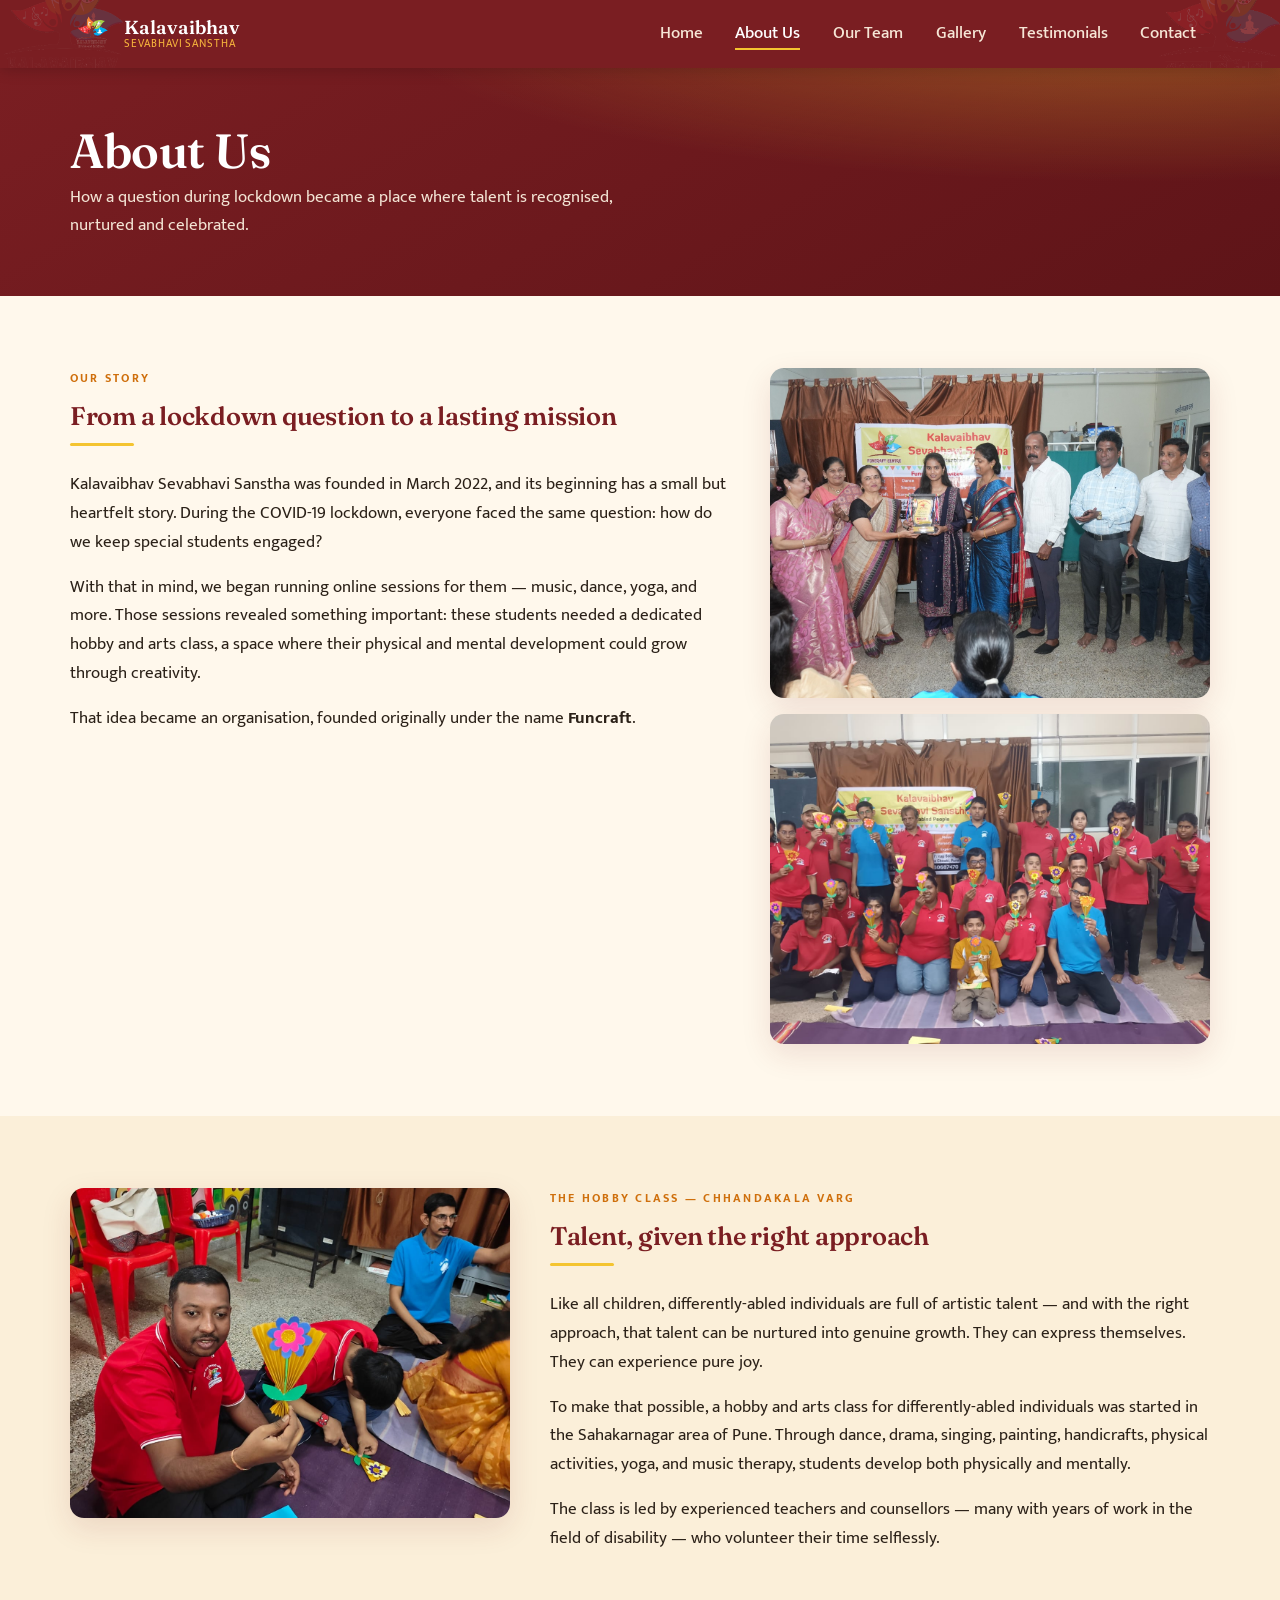
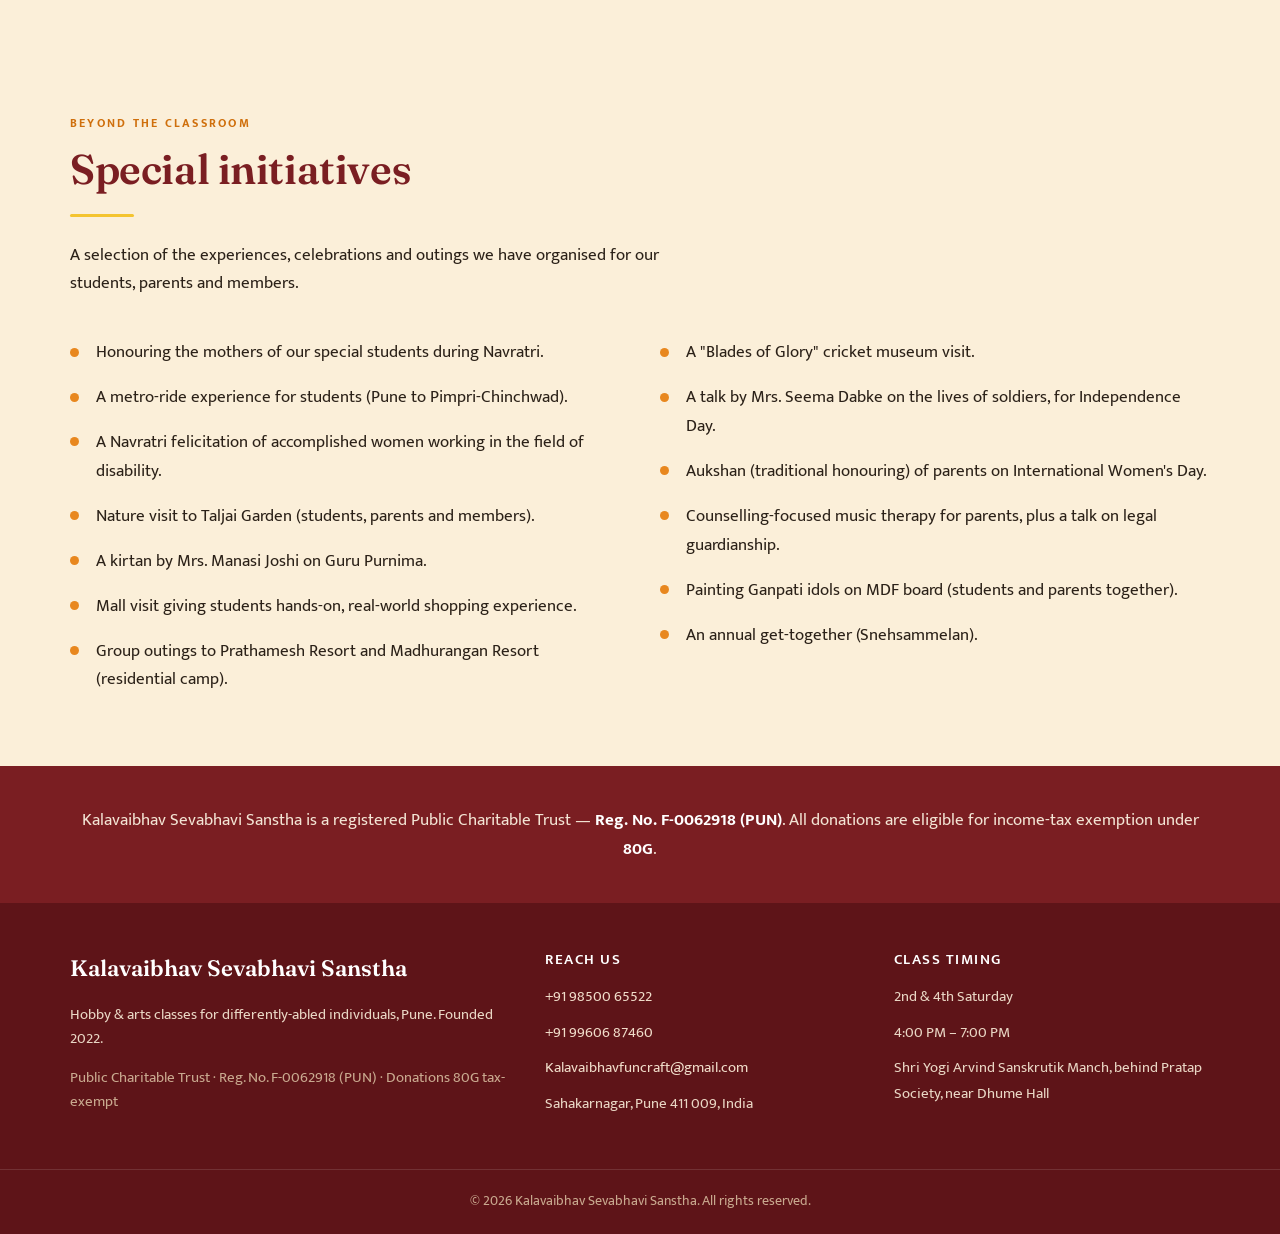
==== about.html @ 17971d3e "first version" ====
<!DOCTYPE html>
<html lang="en">
<head>
<meta charset="UTF-8">
<meta name="viewport" content="width=device-width, initial-scale=1.0">
<title>About Us — Kalavaibhav Sevabhavi Sanstha</title>
<meta name="description" content="The story of Kalavaibhav Sevabhavi Sanstha — founded in 2022 to nurture the talents of differently-abled individuals through the arts.">
<link rel="icon" type="image/png" href="images/logo.png">
<link rel="stylesheet" href="styles.css">
</head>
<body>
<a class="skip-link" href="#main">Skip to content</a>

<header class="site-header">
  <div class="header-logos" aria-hidden="true">
    <img src="images/logo.png" alt="" class="header-logo header-logo-en">
    <img src="images/logom.png" alt="" class="header-logo header-logo-mr">
  </div>
  <nav class="nav wrap" aria-label="Primary">
    <a class="brand" href="index.html">
      <img src="images/logo.png" alt="" onerror="this.style.display='none'">
      <span class="brand-text"><span class="brand-name">Kalavaibhav</span><span class="brand-sub">Sevabhavi Sanstha</span></span>
    </a>
    <button class="nav-toggle" aria-label="Toggle menu" aria-expanded="false" aria-controls="nav-links"><span></span><span></span><span></span></button>
    <ul class="nav-links" id="nav-links">
      <li><a href="index.html">Home</a></li>
      <li><a href="about.html" aria-current="page">About Us</a></li>
      <li><a href="team.html">Our Team</a></li>
      <li><a href="gallery.html">Gallery</a></li>
      <li><a href="testimonials.html">Testimonials</a></li>
      <li><a href="contact.html">Contact</a></li>
    </ul>
  </nav>
</header>

<main id="main">

  <section class="page-banner">
    <div class="wrap">
      <h1>About Us</h1>
      <p>How a question during lockdown became a place where talent is recognised, nurtured and celebrated.</p>
    </div>
  </section>

  <!-- OUR STORY -->
  <section class="section">
    <div class="wrap">
      <div class="split">
        <div>
          <p class="eyebrow">Our story</p>
          <h2>From a lockdown question to a lasting mission</h2>
          <hr class="divider">
          <p>Kalavaibhav Sevabhavi Sanstha was founded in March 2022, and its beginning has a small but heartfelt story. During the COVID-19 lockdown, everyone faced the same question: how do we keep special students engaged?</p>
          <p>With that in mind, we began running online sessions for them — music, dance, yoga, and more. Those sessions revealed something important: these students needed a dedicated hobby and arts class, a space where their physical and mental development could grow through creativity.</p>
          <p>That idea became an organisation, founded originally under the name <strong>Funcraft</strong>.</p>
        </div>
        <div class="stack-img">
          <!-- CHANGE IMAGE: swap gallery1 for any galleryN -->
          <img src="images/gallery18.jpg" alt="Students at an early Kalavaibhav session" loading="lazy" style="display:block;width:100%;border-radius:var(--radius);overflow:hidden;box-shadow:var(--shadow-md)">
          <!-- CHANGE IMAGE: swap gallery2 for any galleryN -->
          <img src="images/gallery2.jpg" alt="A Kalavaibhav arts activity" loading="lazy" style="display:block;width:100%;border-radius:var(--radius);overflow:hidden;box-shadow:var(--shadow-md)">
        </div>
      </div>
    </div>
  </section>

  <!-- THE HOBBY CLASS -->
  <section class="section section-tint">
    <div class="wrap">
      <div class="split split-rev">
        <div class="stack-img">
          <!-- CHANGE IMAGE: swap gallery3 for any galleryN -->
          <img src="images/gallery3.jpg" alt="The hobby class in session" loading="lazy" style="display:block;width:100%;border-radius:var(--radius);overflow:hidden;box-shadow:var(--shadow-md)">
        </div>
        <div>
          <p class="eyebrow">The hobby class — Chhandakala Varg</p>
          <h2>Talent, given the right approach</h2>
          <hr class="divider">
          <p>Like all children, differently-abled individuals are full of artistic talent — and with the right approach, that talent can be nurtured into genuine growth. They can express themselves. They can experience pure joy.</p>
          <p>To make that possible, a hobby and arts class for differently-abled individuals was started in the Sahakarnagar area of Pune. Through dance, drama, singing, painting, handicrafts, physical activities, yoga, and music therapy, students develop both physically and mentally.</p>
          <p>The class is led by experienced teachers and counsellors — many with years of work in the field of disability — who volunteer their time selflessly.</p>
        </div>
      </div>
    </div>
  </section>

  <!-- SPECIAL INITIATIVES -->
  <section class="section section-tint">
    <div class="wrap">
      <div class="section-head"><p class="eyebrow">Beyond the classroom</p><h2>Special initiatives</h2><hr class="divider"><p>A selection of the experiences, celebrations and outings we have organised for our students, parents and members.</p></div>
      <ul class="initiatives">
        <li>Honouring the mothers of our special students during Navratri.</li>
        <li>A metro-ride experience for students (Pune to Pimpri-Chinchwad).</li>
        <li>A Navratri felicitation of accomplished women working in the field of disability.</li>
        <li>Nature visit to Taljai Garden (students, parents and members).</li>
        <li>A kirtan by Mrs. Manasi Joshi on Guru Purnima.</li>
        <li>Mall visit giving students hands-on, real-world shopping experience.</li>
        <li>Group outings to Prathamesh Resort and Madhurangan Resort (residential camp).</li>
        <li>A "Blades of Glory" cricket museum visit.</li>
        <li>A talk by Mrs. Seema Dabke on the lives of soldiers, for Independence Day.</li>
        <li>Aukshan (traditional honouring) of parents on International Women's Day.</li>
        <li>Counselling-focused music therapy for parents, plus a talk on legal guardianship.</li>
        <li>Painting Ganpati idols on MDF board (students and parents together).</li>
        <li>An annual get-together (Snehsammelan).</li>
      </ul>
    </div>
  </section>

  <!-- REG NOTE -->
  <section class="section-maroon">
    <div class="wrap" style="padding:2.5rem 0;text-align:center">
      <p style="margin:0;font-size:1.05rem;color:#f3e4d4">Kalavaibhav Sevabhavi Sanstha is a registered Public Charitable Trust — <strong style="color:#fff">Reg. No. F-0062918 (PUN)</strong>. All donations are eligible for income-tax exemption under <strong style="color:#fff">80G</strong>.</p>
    </div>
  </section>

</main>

<footer class="site-footer">
  <div class="wrap footer-grid">
    <div class="footer-brand">
      <p class="brand-name">Kalavaibhav Sevabhavi Sanstha</p>
      <p>Hobby &amp; arts classes for differently-abled individuals, Pune. Founded 2022.</p>
      <p class="footer-reg">Public Charitable Trust · Reg. No. F-0062918 (PUN) · Donations 80G tax-exempt</p>
    </div>
    <div>
      <h4>Reach us</h4>
      <ul class="footer-list">
        <li><a href="tel:+919850065522">+91 98500 65522</a></li>
        <li><a href="tel:+919960687460">+91 99606 87460</a></li>
        <li><a href="mailto:Kalavaibhavfuncraft@gmail.com">Kalavaibhavfuncraft@gmail.com</a></li>
        <li>Sahakarnagar, Pune 411 009, India</li>
      </ul>
    </div>
    <div>
      <h4>Class timing</h4>
      <ul class="footer-list">
        <li>2nd &amp; 4th Saturday</li>
        <li>4:00 PM – 7:00 PM</li>
        <li>Shri Yogi Arvind Sanskrutik Manch, behind Pratap Society, near Dhume Hall</li>
      </ul>
    </div>
  </div>
  <div class="footer-bottom">© <span id="year">2026</span> Kalavaibhav Sevabhavi Sanstha. All rights reserved.</div>
</footer>

<script src="main.js"></script>
</body>
</html>
---- styles.css ----
/* =========================================================
   Kalavaibhav Sevabhavi Sanstha — shared stylesheet
   Signature motif: the "talent tree" (rainbow leaves = disciplines)
   ========================================================= */

@import url('https://fonts.googleapis.com/css2?family=Fraunces:opsz,wght@9..144,400;9..144,500;9..144,600;9..144,700&family=Mukta:wght@400;500;600;700&display=swap');

:root {
  --saffron:      #E8871E;
  --saffron-deep: #CF6F0C;
  --marigold:     #F4B23C;
  --gold:         #F4C430;
  --maroon:       #7A1E22;
  --maroon-dark:  #5E1418;
  --leaf-green:   #1B7A5A;
  --peacock-blue: #1E6FA8;
  --cream:        #FFF8EC;
  --cream-tint:   #FBEFD9;
  --cream-card:   #FFFFFF;
  --ink:          #2B2118;
  --ink-soft:     #5A4B3B;
  --line:         rgba(122, 30, 34, 0.14);

  --font-display: 'Fraunces', Georgia, serif;
  --font-body: 'Mukta', system-ui, -apple-system, sans-serif;

  --shadow-sm: 0 2px 8px rgba(122, 30, 34, 0.08);
  --shadow-md: 0 10px 30px rgba(122, 30, 34, 0.12);
  --radius: 14px;
  --maxw: 1140px;
}

*, *::before, *::after { box-sizing: border-box; }

html { scroll-behavior: smooth; }

body {
  margin: 0;
  font-family: var(--font-body);
  font-size: 1.0625rem;
  line-height: 1.7;
  color: var(--ink);
  background: var(--cream);
  -webkit-font-smoothing: antialiased;
}

h1, h2, h3, h4 {
  font-family: var(--font-display);
  font-weight: 600;
  line-height: 1.12;
  color: var(--maroon);
  margin: 0 0 0.5em;
  letter-spacing: -0.01em;
}

p { margin: 0 0 1rem; }
a { color: var(--saffron-deep); }

img { max-width: 100%; display: block; }

.wrap { width: min(100% - 2.5rem, var(--maxw)); margin-inline: auto; }

.eyebrow {
  font-family: var(--font-body);
  font-weight: 700;
  text-transform: uppercase;
  letter-spacing: 0.18em;
  font-size: 0.78rem;
  color: var(--saffron-deep);
  margin: 0 0 0.75rem;
}

/* ---------- Buttons ---------- */
.btn {
  display: inline-flex;
  align-items: center;
  gap: 0.5rem;
  font-family: var(--font-body);
  font-weight: 600;
  font-size: 1rem;
  padding: 0.8rem 1.5rem;
  border-radius: 999px;
  text-decoration: none;
  border: 2px solid transparent;
  cursor: pointer;
  transition: transform 0.15s ease, box-shadow 0.15s ease, background 0.15s ease;
}
.btn-primary { background: var(--saffron); color: #fff; box-shadow: var(--shadow-sm); }
.btn-primary:hover { background: var(--saffron-deep); transform: translateY(-2px); }
.btn-ghost { background: transparent; color: var(--maroon); border-color: var(--maroon); }
.btn-ghost:hover { background: var(--maroon); color: #fff; }
.btn-light { background: #fff; color: var(--maroon); }
.btn-light:hover { transform: translateY(-2px); box-shadow: var(--shadow-md); }

:focus-visible { outline: 3px solid var(--peacock-blue); outline-offset: 3px; border-radius: 4px; }

.skip-link {
  position: absolute; left: -9999px; top: 0; z-index: 100;
  background: var(--maroon); color: #fff; padding: 0.75rem 1.25rem; border-radius: 0 0 8px 0;
}
.skip-link:focus { left: 0; }

/* ---------- Header / Nav ---------- */
.site-header {
  position: sticky; top: 0; z-index: 50;
  background: var(--maroon);
  box-shadow: 0 2px 14px rgba(0,0,0,0.18);
}
.header-logos { position: absolute; inset: 0; overflow: hidden; pointer-events: none; z-index: 0; }
.header-logo {
  position: absolute; top: 50%; height: 150px; width: auto;
  transform: translateY(-50%); opacity: 0.14;
}
.header-logo-en { left: -18px; }
.header-logo-mr { right: -18px; }
.nav {
  position: relative; z-index: 1;
  display: flex; align-items: center; justify-content: space-between;
  min-height: 68px; gap: 1rem;
}
.brand {
  display: flex; align-items: center; gap: 0.65rem;
  text-decoration: none; color: #fff;
}
.brand img { height: 40px; width: auto; }
.brand-text { display: flex; flex-direction: column; line-height: 1.05; }
.brand-name { font-family: var(--font-display); font-weight: 600; font-size: 1.18rem; color: #fff; }
.brand-sub { font-size: 0.7rem; letter-spacing: 0.08em; text-transform: uppercase; color: var(--marigold); }

.nav-links { display: flex; align-items: center; gap: 0.35rem; list-style: none; margin: 0; padding: 0; }
.nav-links a {
  color: #f6e6d6; text-decoration: none; font-weight: 500;
  padding: 0.45rem 0.85rem; border-radius: 8px; position: relative;
}
.nav-links a::after {
  content: ''; position: absolute; left: 0.85rem; right: 0.85rem; bottom: 0.28rem; height: 2px;
  background: var(--gold); transform: scaleX(0); transform-origin: left; transition: transform 0.2s ease;
}
.nav-links a:hover::after, .nav-links a[aria-current="page"]::after { transform: scaleX(1); }
.nav-links a[aria-current="page"] { color: #fff; }

.nav-toggle {
  display: none; background: none; border: 0; cursor: pointer; padding: 0.5rem;
}
.nav-toggle span { display: block; width: 26px; height: 2px; background: #fff; margin: 5px 0; transition: 0.25s; }
.nav-toggle[aria-expanded="true"] span:nth-child(1) { transform: translateY(7px) rotate(45deg); }
.nav-toggle[aria-expanded="true"] span:nth-child(2) { opacity: 0; }
.nav-toggle[aria-expanded="true"] span:nth-child(3) { transform: translateY(-7px) rotate(-45deg); }

@media (max-width: 768px) {
  .header-logo { height: 92px; opacity: 0.10; }
  .nav-toggle { display: block; }
  .nav-links {
    position: absolute; top: 68px; left: 0; right: 0;
    flex-direction: column; align-items: stretch; gap: 0;
    background: var(--maroon-dark); padding: 0.5rem 1.25rem 1rem;
    max-height: 0; overflow: hidden; transition: max-height 0.3s ease;
  }
  .nav-links.open { max-height: 360px; }
  .nav-links a { padding: 0.85rem 0.5rem; border-bottom: 1px solid rgba(255,255,255,0.08); }
  .nav-links a::after { display: none; }
}

/* ---------- Hero ---------- */
.hero {
  position: relative; color: #fff; overflow: hidden;
  background:
    radial-gradient(120% 100% at 80% 0%, rgba(232,135,30,0.55) 0%, rgba(232,135,30,0) 55%),
    linear-gradient(160deg, var(--maroon) 0%, var(--maroon-dark) 70%);
}
.hero-photos { position: absolute; inset: 0; opacity: 0.22; }
.hero-photos img { position: absolute; inset: 0; width: 100%; height: 100%; object-fit: cover; }
.hero::after {
  content: ''; position: absolute; inset: 0;
  background: linear-gradient(180deg, rgba(94,20,24,0.2) 0%, rgba(94,20,24,0.65) 100%);
}
.hero-logos { position: absolute; inset: 0; overflow: hidden; pointer-events: none; z-index: 1; }
.hero-logo {
  position: absolute; top: 50%; height: 340px; width: auto;
  transform: translateY(-50%); opacity: 0.16;
  filter: drop-shadow(0 12px 30px rgba(0,0,0,0.35));
}
.hero-logo-en { left: -50px; }
.hero-logo-mr { right: -50px; }
.hero-inner {
  position: relative; z-index: 2;
  padding: 4.5rem 0 5rem;
}
.hero-copy { max-width: 640px; }
.hero h1 {
  color: #fff; font-size: clamp(2.4rem, 5.2vw, 4rem); margin-bottom: 0.4rem;
}
.hero .tagline { font-size: clamp(1.05rem, 2.2vw, 1.4rem); color: var(--gold); font-weight: 600; margin-bottom: 1.2rem; }
.hero .lede { font-size: 1.15rem; color: #f3e4d4; max-width: 36ch; margin-bottom: 2rem; }
.hero-cta { display: flex; flex-wrap: wrap; gap: 0.85rem; }

@media (max-width: 860px) {
  .hero-inner { padding: 3rem 0 3.5rem; }
  .hero-logo { height: 200px; opacity: 0.13; }
}

/* ---------- Generic sections ---------- */
.section { padding: 4.5rem 0; }
.section-tint { background: var(--cream-tint); }
.section-maroon { background: var(--maroon); color: #fff; }
.section-maroon h2 { color: #fff; }
.section-head { max-width: 60ch; margin-bottom: 2.5rem; }
.section-head.center { margin-inline: auto; text-align: center; }
.section-head h2 { font-size: clamp(1.8rem, 3.5vw, 2.6rem); }
.divider { height: 3px; width: 64px; background: var(--gold); border: 0; margin: 0 0 1.5rem; border-radius: 2px; }
.center .divider { margin-inline: auto; }

/* ---------- Page banner (interior pages) ---------- */
.page-banner {
  background:
    radial-gradient(120% 140% at 90% -20%, rgba(244,196,48,0.35) 0%, rgba(244,196,48,0) 50%),
    linear-gradient(150deg, var(--maroon) 0%, var(--maroon-dark) 100%);
  color: #fff; padding: 3.5rem 0;
}
.page-banner h1 { color: #fff; font-size: clamp(2rem, 4.5vw, 3rem); margin-bottom: 0.3rem; }
.page-banner p { color: #f3e4d4; max-width: 56ch; margin: 0; }

/* ---------- Mission strip ---------- */
.mission { background: var(--gold); color: var(--maroon-dark); }
.mission .wrap { padding: 2.2rem 0; }
.mission p { font-family: var(--font-display); font-size: clamp(1.2rem, 2.6vw, 1.7rem); font-weight: 500; margin: 0; text-align: center; }

/* ---------- Activity cards ---------- */
.cards { display: grid; grid-template-columns: repeat(4, 1fr); gap: 1.25rem; }
.card {
  background: var(--cream-card); border-radius: var(--radius); overflow: hidden;
  box-shadow: var(--shadow-sm); border: 1px solid var(--line);
  display: flex; flex-direction: column; transition: transform 0.18s ease, box-shadow 0.18s ease;
}
.card:hover { transform: translateY(-4px); box-shadow: var(--shadow-md); }
.card-photo { aspect-ratio: 4/3; background: var(--cream-tint); position: relative; overflow: hidden; }
.card-photo img { width: 100%; height: 100%; object-fit: cover; }
.card-icon {
  position: absolute; left: 12px; bottom: -22px; width: 46px; height: 46px;
  background: #fff; border-radius: 12px; display: grid; place-items: center;
  box-shadow: var(--shadow-sm);
}
.card-icon svg { width: 26px; height: 26px; }
.card-body { padding: 1.6rem 1.1rem 1.2rem; }
.card-body h3 { font-size: 1.15rem; margin: 0; }
@media (max-width: 900px) { .cards { grid-template-columns: repeat(2, 1fr); } }
@media (max-width: 460px) { .cards { grid-template-columns: 1fr; } }

/* ---------- Goals ---------- */
.goals { display: grid; grid-template-columns: repeat(2, 1fr); gap: 1.25rem; }
.goal {
  display: flex; gap: 1rem; padding: 1.5rem; background: var(--cream-card);
  border-radius: var(--radius); border: 1px solid var(--line); box-shadow: var(--shadow-sm);
}
.goal .leaf { flex: 0 0 auto; width: 34px; height: 34px; }
.goal p { margin: 0; font-weight: 500; }
@media (max-width: 640px) { .goals { grid-template-columns: 1fr; } }

/* ---------- Initiatives list ---------- */
.initiatives { columns: 2; column-gap: 2.5rem; }
.initiatives li {
  break-inside: avoid; margin-bottom: 1rem; padding-left: 1.6rem; position: relative; list-style: none;
}
.initiatives li::before {
  content: ''; position: absolute; left: 0; top: 0.55em; width: 9px; height: 9px; border-radius: 50%;
  background: var(--saffron);
}
.initiatives { padding: 0; margin: 0; }
@media (max-width: 680px) { .initiatives { columns: 1; } }

/* ---------- CTA band ---------- */
.cta-band {
  background: linear-gradient(135deg, var(--saffron) 0%, var(--saffron-deep) 100%);
  color: #fff; text-align: center;
}
.cta-band .wrap { padding: 3.5rem 0; }
.cta-band h2 { color: #fff; font-size: clamp(1.8rem, 4vw, 2.6rem); }
.cta-band p { max-width: 52ch; margin: 0 auto 1.8rem; font-size: 1.1rem; }
.badge-80g {
  display: inline-block; margin-top: 1.2rem; font-size: 0.85rem; font-weight: 600;
  background: rgba(255,255,255,0.18); padding: 0.4rem 1rem; border-radius: 999px;
}

/* ---------- About layout ---------- */
.split { display: grid; grid-template-columns: 1.2fr 0.8fr; gap: 2.5rem; align-items: start; }
.split-rev { grid-template-columns: 0.8fr 1.2fr; }
.split img { border-radius: var(--radius); box-shadow: var(--shadow-md); aspect-ratio: 4/3; object-fit: cover; width: 100%; }
.stack-img { display: grid; gap: 1rem; }
@media (max-width: 800px) { .split, .split-rev { grid-template-columns: 1fr; } }

/* ---------- Team ---------- */
.team-grid { display: grid; grid-template-columns: repeat(3, 1fr); gap: 1.5rem; }
.member {
  background: var(--cream-card); border-radius: var(--radius); padding: 1.8rem 1.5rem; text-align: center;
  border: 1px solid var(--line); box-shadow: var(--shadow-sm);
  display: flex; flex-direction: column; align-items: center;
}
/* Photo wrapper: shows the real photo when loaded, initials as fallback */
.member-photo-wrap {
  position: relative; width: 110px; height: 110px; border-radius: 50%;
  margin: 0 auto 1rem; overflow: hidden; flex-shrink: 0;
  background: linear-gradient(135deg, var(--saffron), var(--maroon));
  box-shadow: var(--shadow-sm);
}
.member-photo {
  width: 100%; height: 100%; object-fit: cover; object-position: top;
  border-radius: 50%; display: block; position: relative; z-index: 1;
}
.photo-initials {
  position: absolute; inset: 0; display: flex; align-items: center; justify-content: center;
  color: #fff; font-family: var(--font-display); font-size: 2rem; font-weight: 600;
  z-index: 0;
}
/* When the image loads successfully, hide the initials behind it (z-index handles it). */
/* When image fails, onerror adds .photo-fallback which hides the broken img tag. */
.photo-fallback .member-photo { display: none; }
.member h3 { margin: 0 0 0.15rem; font-size: 1.2rem; }
.member .role { color: var(--saffron-deep); font-weight: 600; margin: 0 0 0.4rem; }
.member .tel { font-size: 0.92rem; color: var(--ink-soft); text-decoration: none; }
.member .tel:hover { color: var(--maroon); }
.member-desc {
  margin: 0.8rem 0 0; font-size: 0.92rem; color: var(--ink-soft); line-height: 1.6;
  text-align: center; min-height: 2.8em;
}
.lead-member { border-top: 4px solid var(--saffron); }
@media (max-width: 820px) { .team-grid { grid-template-columns: repeat(2, 1fr); } }
@media (max-width: 480px) { .team-grid { grid-template-columns: 1fr; } }

/* ---------- Testimonials ---------- */
.testimonial-grid { display: grid; gap: 1.5rem; }
.testimonial {
  background: var(--cream-card); border-radius: var(--radius); padding: 1.8rem;
  border: 1px solid var(--line); box-shadow: var(--shadow-sm);
  display: flex; gap: 1.5rem; align-items: flex-start;
}
.testimonial .member-photo-wrap { margin: 0; }
.testimonial-body h3 { margin: 0 0 0.15rem; font-size: 1.1rem; }
.testimonial-body .role { color: var(--saffron-deep); font-weight: 600; margin: 0 0 0.6rem; font-size: 0.85rem; }
.testimonial-quote { margin: 0; font-size: 0.95rem; color: var(--ink-soft); line-height: 1.7; white-space: pre-line; }
@media (max-width: 700px) {
  .testimonial { flex-direction: column; text-align: center; }
  .testimonial .member-photo-wrap { margin: 0 auto 1rem; }
}

/* ---------- Gallery ---------- */
.gallery-grid { column-count: 4; column-gap: 14px; }
.gallery-grid figure { margin: 0 0 14px; break-inside: avoid; }
.gallery-grid button.tile {
  display: block; width: 100%; padding: 0; border: 0; background: var(--cream-tint);
  border-radius: 10px; overflow: hidden; cursor: pointer; box-shadow: var(--shadow-sm);
}
.gallery-grid img { width: 100%; height: auto; display: block; transition: transform 0.3s ease; }
.gallery-grid button.tile:hover img { transform: scale(1.05); }
@media (max-width: 1000px) { .gallery-grid { column-count: 3; } }
@media (max-width: 680px) { .gallery-grid { column-count: 2; } }

/* Lightbox */
.lightbox {
  position: fixed; inset: 0; z-index: 100; background: rgba(28,8,9,0.92);
  display: none; align-items: center; justify-content: center; padding: 2rem;
}
.lightbox.open { display: flex; }
.lightbox img { max-width: 90vw; max-height: 82vh; border-radius: 8px; box-shadow: 0 20px 60px rgba(0,0,0,0.5); }
.lb-btn {
  position: absolute; background: rgba(255,255,255,0.12); color: #fff; border: 0;
  width: 52px; height: 52px; border-radius: 50%; font-size: 1.5rem; cursor: pointer;
  display: grid; place-items: center; transition: background 0.15s ease;
}
.lb-btn:hover { background: rgba(255,255,255,0.28); }
.lb-close { top: 1.25rem; right: 1.25rem; }
.lb-prev { left: 1.25rem; top: 50%; transform: translateY(-50%); }
.lb-next { right: 1.25rem; top: 50%; transform: translateY(-50%); }
.lb-counter { position: absolute; bottom: 1.5rem; left: 0; right: 0; text-align: center; color: #f3e4d4; font-size: 0.9rem; }
@media (max-width: 600px) { .lb-prev { left: 0.4rem; } .lb-next { right: 0.4rem; } }

/* ---------- Contact ---------- */
.admission-box {
  display: flex; align-items: center; justify-content: space-between; gap: 1.5rem;
  flex-wrap: wrap; margin: 1.75rem 0 2.5rem;
  background: var(--cream-tint); border: 1px dashed var(--saffron); border-radius: var(--radius);
  padding: 1.25rem 1.75rem;
}
.contact-grid { display: grid; grid-template-columns: 1fr 1fr; gap: 2.5rem; margin-top: 2.5rem; }
.info-card {
  background: var(--cream-card); border-radius: var(--radius); padding: 2rem;
  border: 1px solid var(--line); box-shadow: var(--shadow-sm);
}
.info-card h2 { font-size: 1.5rem; }
.info-row { display: flex; gap: 0.85rem; align-items: flex-start; margin-bottom: 1.25rem; }
.info-row svg { flex: 0 0 auto; width: 22px; height: 22px; color: var(--saffron-deep); margin-top: 3px; }
.info-row a { color: var(--maroon); text-decoration: none; font-weight: 500; }
.info-row a:hover { text-decoration: underline; }
.info-row .label { font-size: 0.8rem; text-transform: uppercase; letter-spacing: 0.1em; color: var(--ink-soft); margin: 0; }
.help-list { list-style: none; padding: 0; margin: 0 0 1.5rem; }
.help-list li { padding-left: 1.5rem; position: relative; margin-bottom: 0.6rem; }
.help-list li::before { content: '✦'; position: absolute; left: 0; color: var(--saffron); }
.donate-box {
  background: var(--cream-tint); border-radius: 10px; padding: 1.25rem 1.5rem; margin-top: 1rem;
  border: 1px dashed var(--saffron);
}
.donate-box dl { margin: 0; display: grid; grid-template-columns: auto 1fr; gap: 0.35rem 1rem; }
.donate-box dt { font-weight: 600; color: var(--ink-soft); }
.donate-box dd { margin: 0; font-variant-numeric: tabular-nums; }
.form-card { margin-top: 0; }
.contact-form { display: grid; gap: 1.1rem; margin-top: 1.25rem; max-width: 46rem; }
.form-row { display: flex; flex-direction: column; gap: 0.4rem; }
.form-row label { font-size: 0.8rem; text-transform: uppercase; letter-spacing: 0.1em; color: var(--ink-soft); font-weight: 600; }
.form-row input, .form-row textarea {
  font-family: var(--font-body); font-size: 1rem; color: var(--ink);
  padding: 0.75rem 1rem; border-radius: 10px; border: 1px solid var(--line);
  background: var(--cream-tint); resize: vertical;
}
.form-row input:focus, .form-row textarea:focus { outline: none; border-color: var(--saffron); background: #fff; }
.contact-form .btn { justify-self: start; }
.map-embed { margin-top: 2.5rem; border-radius: var(--radius); overflow: hidden; box-shadow: var(--shadow-sm); border: 1px solid var(--line); }
.map-embed iframe { width: 100%; height: 340px; border: 0; display: block; }
@media (max-width: 800px) { .contact-grid { grid-template-columns: 1fr; } }

/* ---------- Footer ---------- */
.site-footer { background: var(--maroon-dark); color: #e9d6c4; padding: 3rem 0 0; }
.footer-grid { display: grid; grid-template-columns: 1.4fr 1fr 1fr; gap: 2rem; }
.site-footer h4 { color: #fff; font-family: var(--font-body); font-size: 0.95rem; text-transform: uppercase; letter-spacing: 0.1em; margin-bottom: 1rem; }
.site-footer a { color: #f0dcc9; text-decoration: none; }
.site-footer a:hover { color: var(--gold); }
.footer-brand .brand-name { font-family: var(--font-display); font-size: 1.4rem; color: #fff; }
.footer-brand p { font-size: 0.92rem; line-height: 1.6; }
.footer-reg { font-size: 0.82rem; color: #c9a98f; margin-top: 0.75rem; }
.footer-list { list-style: none; padding: 0; margin: 0; }
.footer-list li { margin-bottom: 0.6rem; font-size: 0.95rem; }
.footer-bottom { border-top: 1px solid rgba(255,255,255,0.12); margin-top: 2.5rem; padding: 1.25rem 0; font-size: 0.85rem; color: #c9a98f; text-align: center; }
@media (max-width: 760px) { .footer-grid { grid-template-columns: 1fr; gap: 1.75rem; } }

@media (prefers-reduced-motion: reduce) {
  *, *::before, *::after { animation: none !important; transition: none !important; scroll-behavior: auto !important; }
}
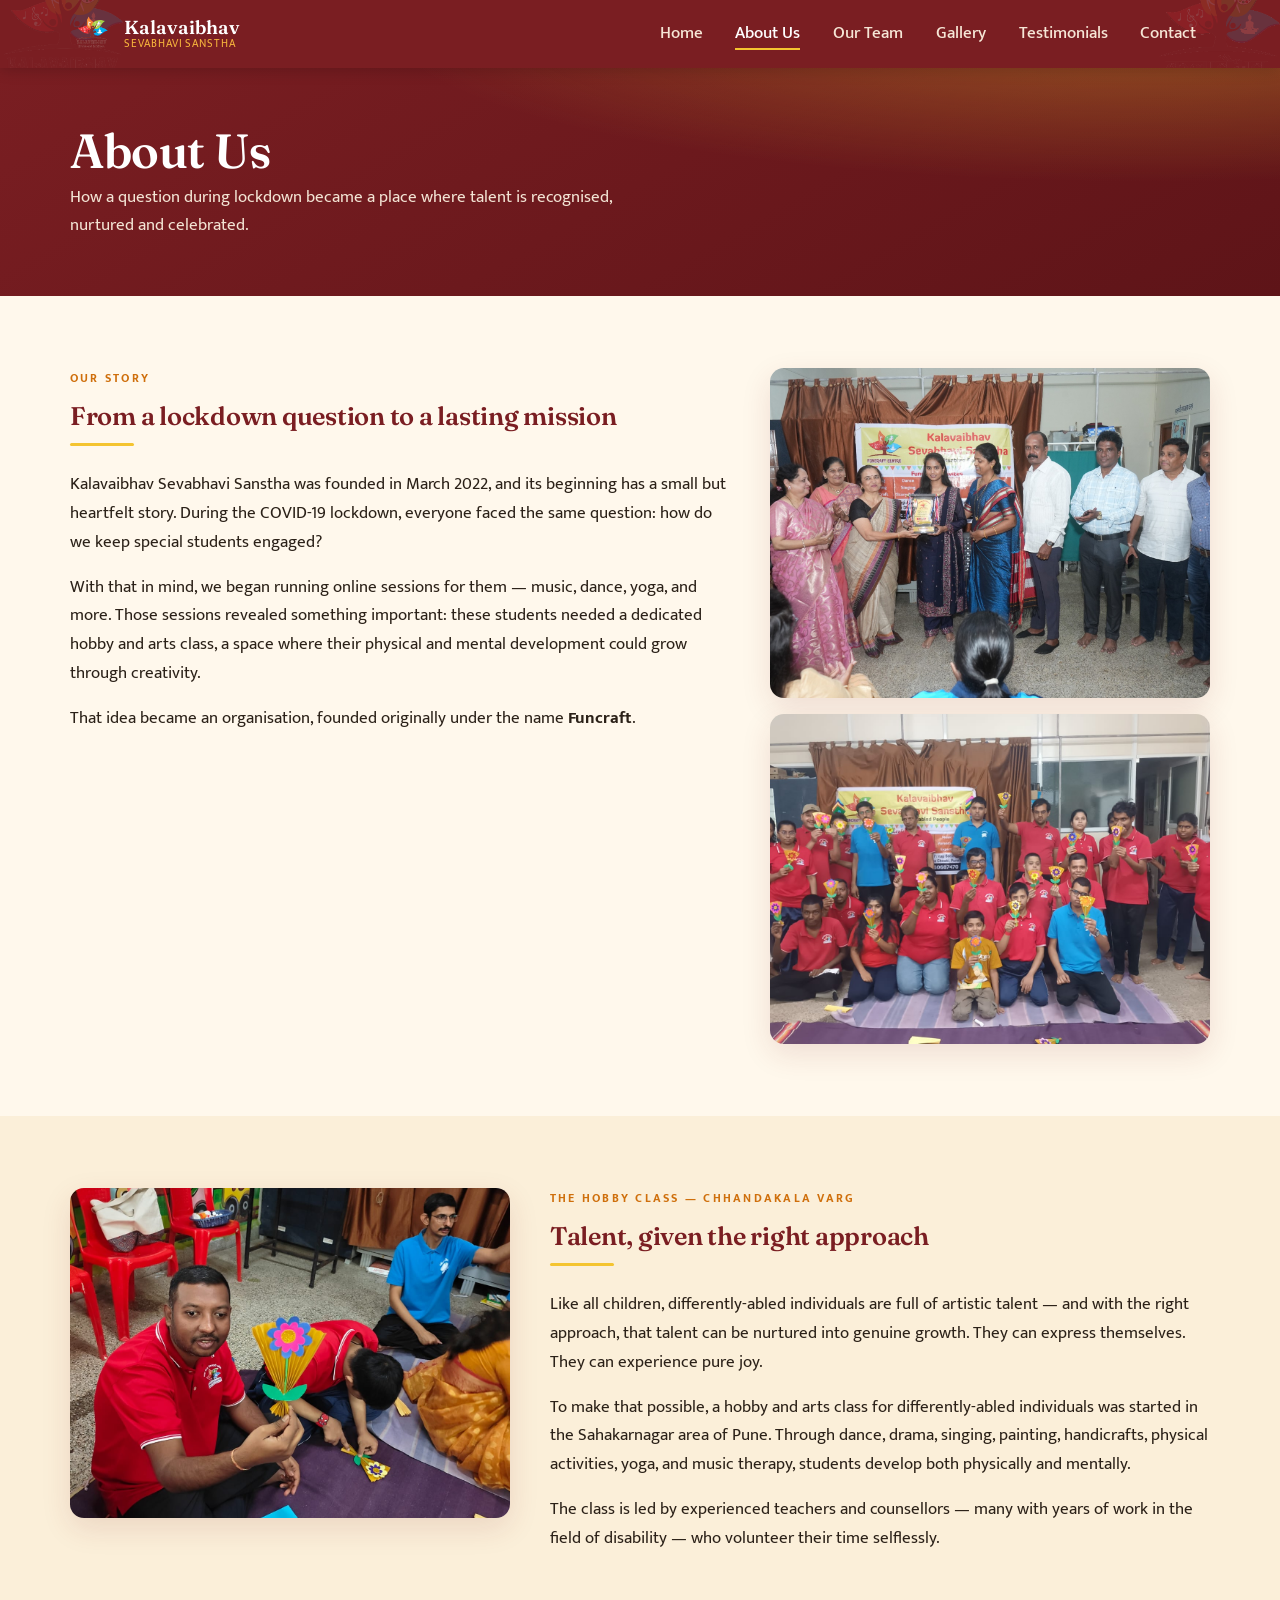
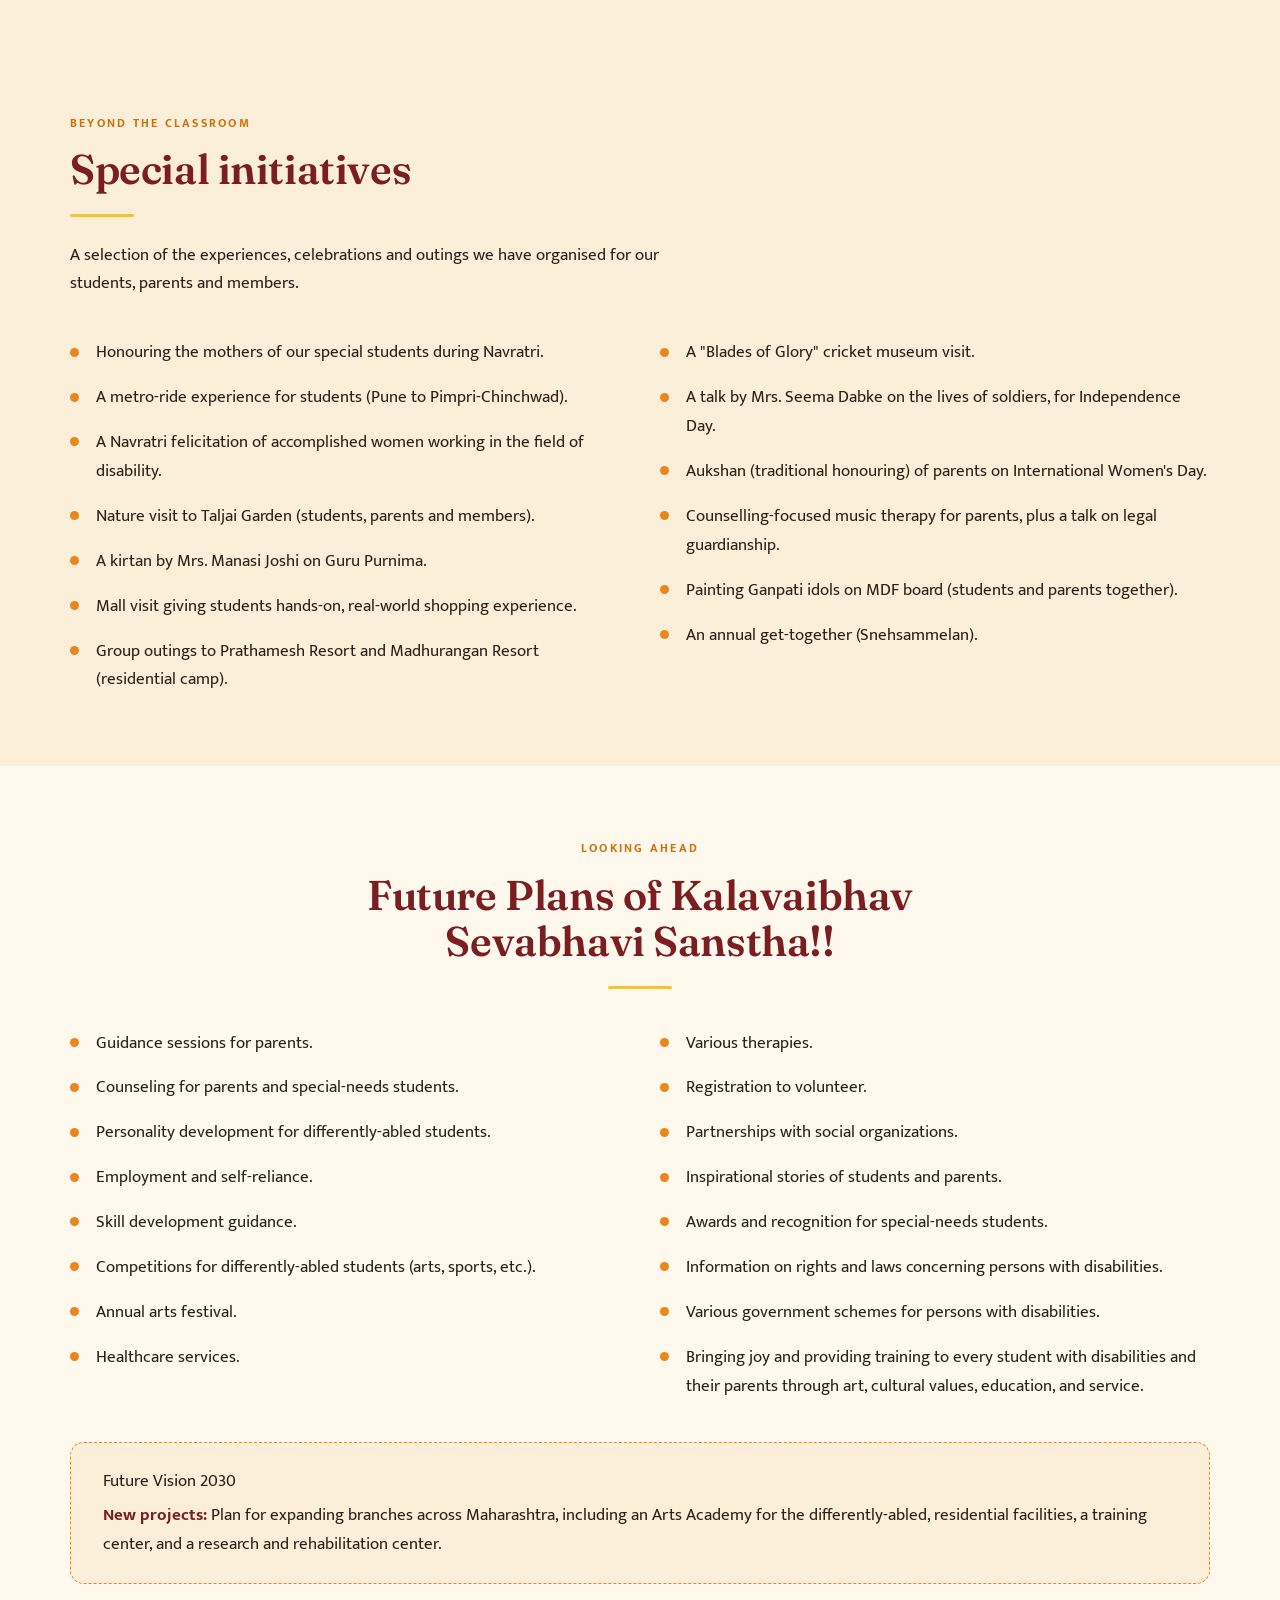
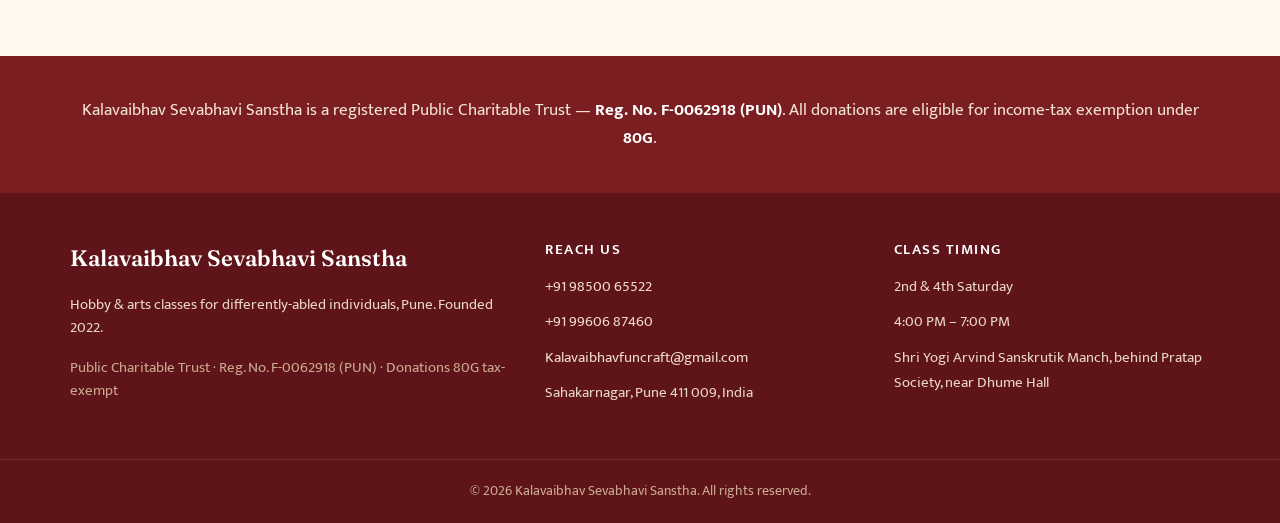
==== commit f30e5b47: "final fs" ====
--- a/about.html
+++ b/about.html
@@ -106,6 +106,40 @@
     </div>
   </section>
 
+  <!-- FUTURE PLANS -->
+  <section class="section">
+    <div class="wrap">
+      <div class="section-head center">
+        <p class="eyebrow">Looking ahead</p>
+        <h2>Future Plans of Kalavaibhav Sevabhavi Sanstha!!</h2>
+        <hr class="divider">
+      </div>
+      <ul class="initiatives">
+        <li>Guidance sessions for parents.</li>
+        <li>Counseling for parents and special-needs students.</li>
+        <li>Personality development for differently-abled students.</li>
+        <li>Employment and self-reliance.</li>
+        <li>Skill development guidance.</li>
+        <li>Competitions for differently-abled students (arts, sports, etc.).</li>
+        <li>Annual arts festival.</li>
+        <li>Healthcare services.</li>
+        <li>Various therapies.</li>
+        <li>Registration to volunteer.</li>
+        <li>Partnerships with social organizations.</li>
+        <li>Inspirational stories of students and parents.</li>
+        <li>Awards and recognition for special-needs students.</li>
+        <li>Information on rights and laws concerning persons with disabilities.</li>
+        <li>Various government schemes for persons with disabilities.</li>
+        <li>Bringing joy and providing training to every student with disabilities and their parents through art, cultural values, education, and service.</li>
+      </ul>
+
+      <div class="vision-box">
+        <p class="label" style="margin:0 0 0.3rem">Future Vision 2030</p>
+        <p style="margin:0"><strong style="color:var(--maroon)">New projects:</strong> Plan for expanding branches across Maharashtra, including an Arts Academy for the differently-abled, residential facilities, a training center, and a research and rehabilitation center.</p>
+      </div>
+    </div>
+  </section>
+
   <!-- REG NOTE -->
   <section class="section-maroon">
     <div class="wrap" style="padding:2.5rem 0;text-align:center">
--- a/styles.css
+++ b/styles.css
@@ -268,6 +268,11 @@
 .initiatives { padding: 0; margin: 0; }
 @media (max-width: 680px) { .initiatives { columns: 1; } }
 
+.vision-box {
+  margin-top: 2.5rem; background: var(--cream-tint); border: 1px dashed var(--saffron);
+  border-radius: var(--radius); padding: 1.5rem 2rem;
+}
+
 /* ---------- CTA band ---------- */
 .cta-band {
   background: linear-gradient(135deg, var(--saffron) 0%, var(--saffron-deep) 100%);
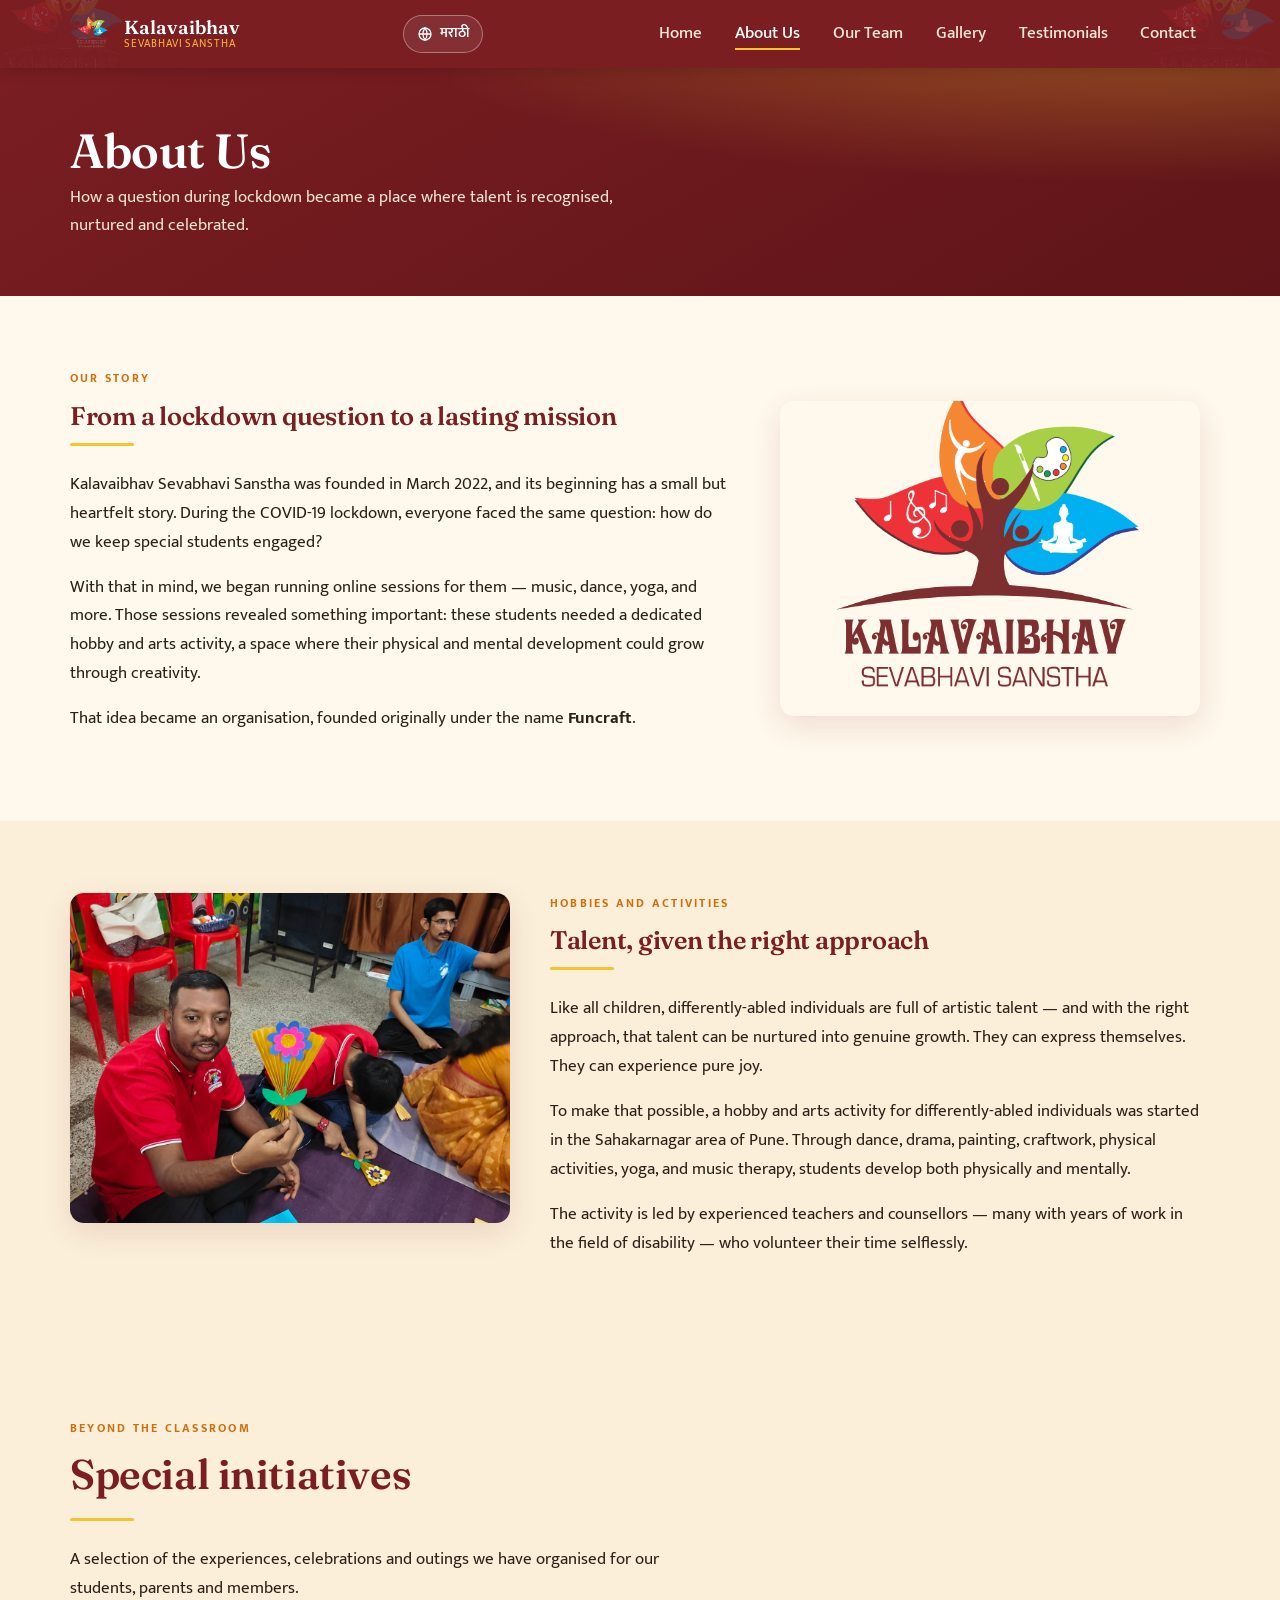
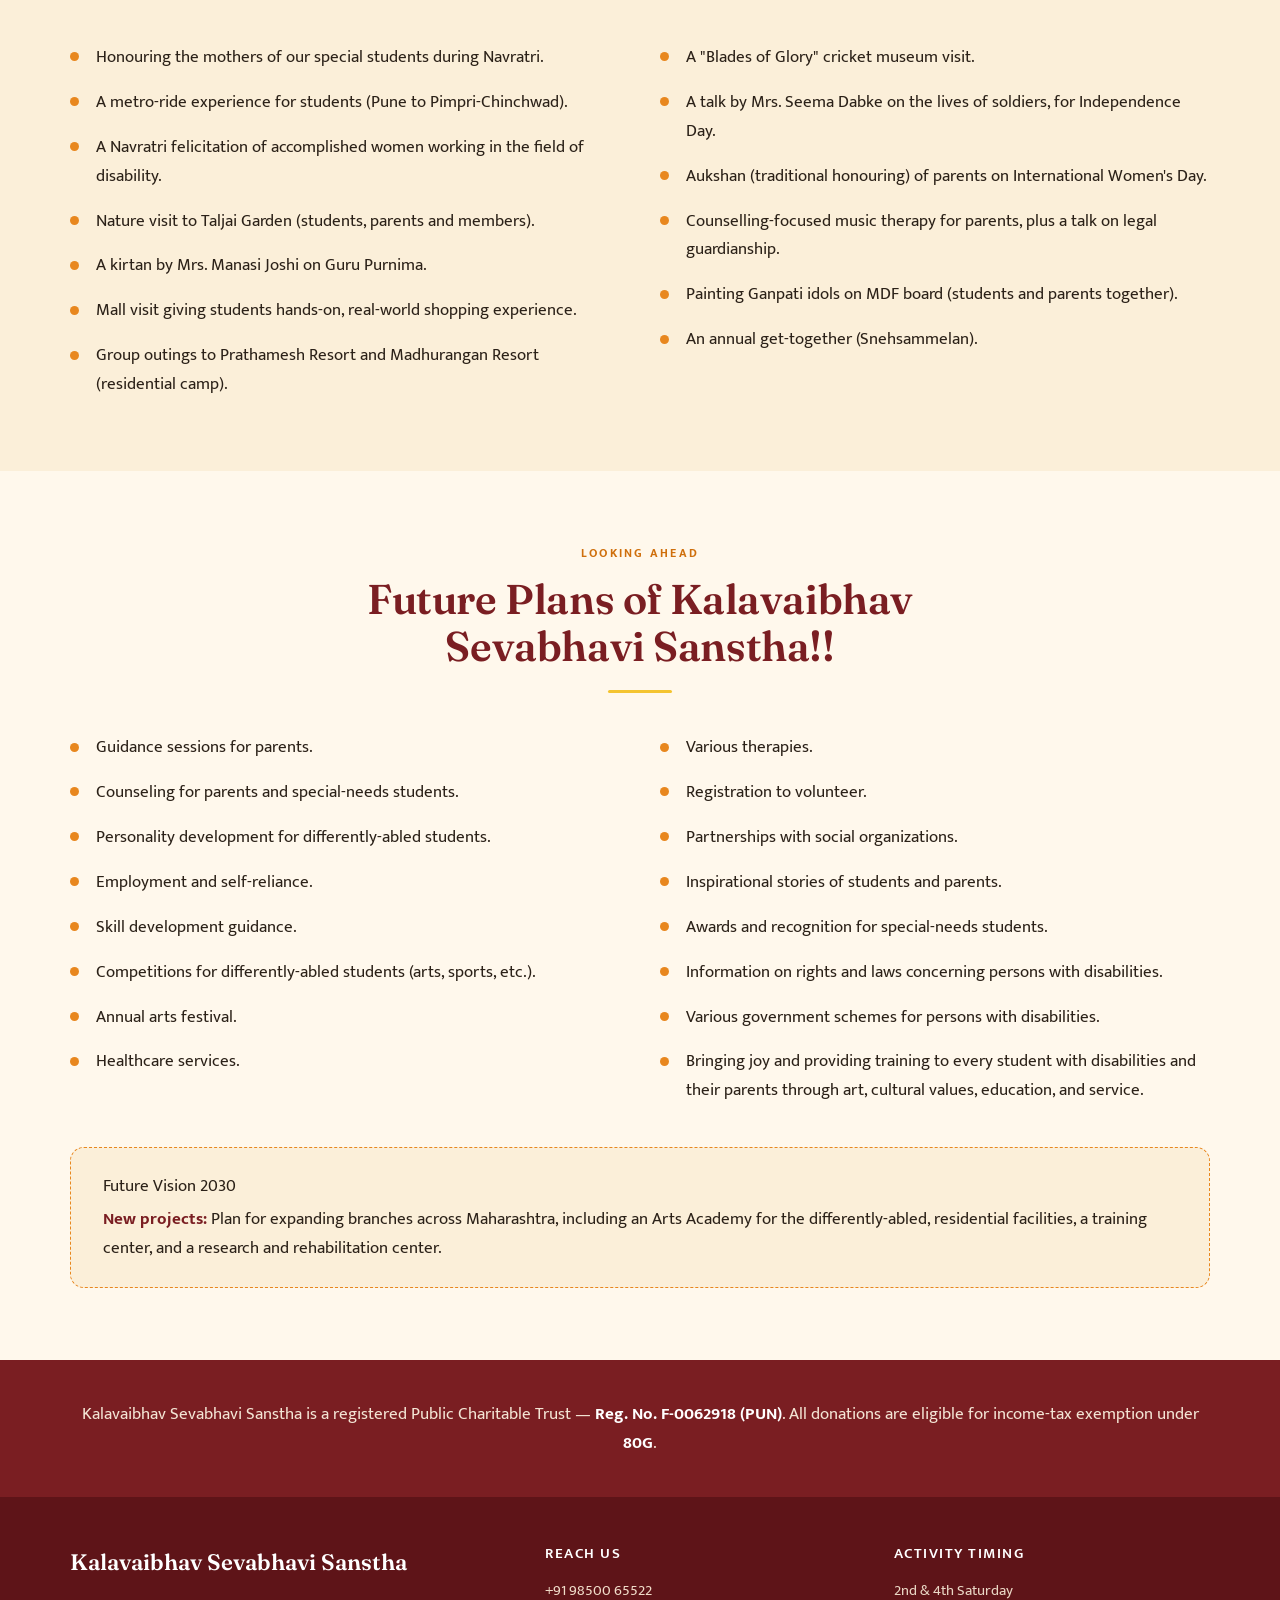
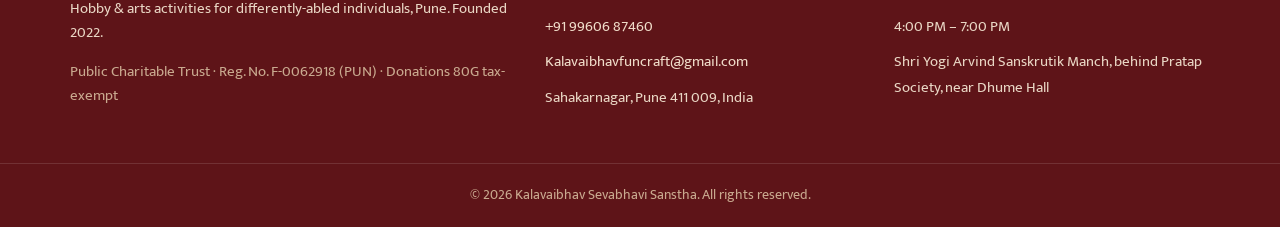
==== commit b6a2e7f0: "big marathi update" ====
--- a/about.html
+++ b/about.html
@@ -6,6 +6,8 @@
 <title>About Us — Kalavaibhav Sevabhavi Sanstha</title>
 <meta name="description" content="The story of Kalavaibhav Sevabhavi Sanstha — founded in 2022 to nurture the talents of differently-abled individuals through the arts.">
 <link rel="icon" type="image/png" href="images/logo.png">
+<link rel="alternate" hreflang="en" href="about.html">
+<link rel="alternate" hreflang="mr" href="about-mr.html">
 <link rel="stylesheet" href="styles.css">
 </head>
 <body>
@@ -14,14 +16,20 @@
 <header class="site-header">
   <div class="header-logos" aria-hidden="true">
     <img src="images/logo.png" alt="" class="header-logo header-logo-en">
-    <img src="images/logom.png" alt="" class="header-logo header-logo-mr">
+    <img src="images/logo.png" alt="" class="header-logo header-logo-mr">
   </div>
   <nav class="nav wrap" aria-label="Primary">
     <a class="brand" href="index.html">
       <img src="images/logo.png" alt="" onerror="this.style.display='none'">
       <span class="brand-text"><span class="brand-name">Kalavaibhav</span><span class="brand-sub">Sevabhavi Sanstha</span></span>
     </a>
-    <button class="nav-toggle" aria-label="Toggle menu" aria-expanded="false" aria-controls="nav-links"><span></span><span></span><span></span></button>
+    <div class="nav-actions">
+      <a class="lang-toggle" href="about-mr.html" hreflang="mr" lang="mr" title="Read this page in Marathi">
+        <svg viewBox="0 0 24 24" fill="none" stroke="currentColor" stroke-width="2" aria-hidden="true"><circle cx="12" cy="12" r="9"/><path d="M3 12h18M12 3a15 15 0 0 1 0 18a15 15 0 0 1 0-18z"/></svg>
+        <span>मराठी</span>
+      </a>
+      <button class="nav-toggle" aria-label="Toggle menu" aria-expanded="false" aria-controls="nav-links"><span></span><span></span><span></span></button>
+    </div>
     <ul class="nav-links" id="nav-links">
       <li><a href="index.html">Home</a></li>
       <li><a href="about.html" aria-current="page">About Us</a></li>
@@ -51,34 +59,30 @@
           <h2>From a lockdown question to a lasting mission</h2>
           <hr class="divider">
           <p>Kalavaibhav Sevabhavi Sanstha was founded in March 2022, and its beginning has a small but heartfelt story. During the COVID-19 lockdown, everyone faced the same question: how do we keep special students engaged?</p>
-          <p>With that in mind, we began running online sessions for them — music, dance, yoga, and more. Those sessions revealed something important: these students needed a dedicated hobby and arts class, a space where their physical and mental development could grow through creativity.</p>
+          <p>With that in mind, we began running online sessions for them — music, dance, yoga, and more. Those sessions revealed something important: these students needed a dedicated hobby and arts activity, a space where their physical and mental development could grow through creativity.</p>
           <p>That idea became an organisation, founded originally under the name <strong>Funcraft</strong>.</p>
         </div>
-        <div class="stack-img">
-          <!-- CHANGE IMAGE: swap gallery1 for any galleryN -->
-          <img src="images/gallery18.jpg" alt="Students at an early Kalavaibhav session" loading="lazy" style="display:block;width:100%;border-radius:var(--radius);overflow:hidden;box-shadow:var(--shadow-md)">
-          <!-- CHANGE IMAGE: swap gallery2 for any galleryN -->
-          <img src="images/gallery2.jpg" alt="A Kalavaibhav arts activity" loading="lazy" style="display:block;width:100%;border-radius:var(--radius);overflow:hidden;box-shadow:var(--shadow-md)">
+        <div class="stack-img" style="display:flex;align-items:center;justify-content:center;min-height:100%">
+          <img src="images/logo.png" alt="Kalavaibhav Sevabhavi Sanstha logo" loading="lazy" style="display:block;width:100%;max-width:420px;height:auto;">
         </div>
       </div>
     </div>
   </section>
 
-  <!-- THE HOBBY CLASS -->
+  <!-- HOBBIES AND ACTIVITIES -->
   <section class="section section-tint">
     <div class="wrap">
       <div class="split split-rev">
         <div class="stack-img">
-          <!-- CHANGE IMAGE: swap gallery3 for any galleryN -->
-          <img src="images/gallery3.jpg" alt="The hobby class in session" loading="lazy" style="display:block;width:100%;border-radius:var(--radius);overflow:hidden;box-shadow:var(--shadow-md)">
+          <img src="images/gallery3.jpg" alt="The hobby activity in session" loading="lazy" style="display:block;width:100%;border-radius:var(--radius);overflow:hidden;box-shadow:var(--shadow-md)">
         </div>
         <div>
-          <p class="eyebrow">The hobby class — Chhandakala Varg</p>
+          <p class="eyebrow">Hobbies and Activities</p>
           <h2>Talent, given the right approach</h2>
           <hr class="divider">
           <p>Like all children, differently-abled individuals are full of artistic talent — and with the right approach, that talent can be nurtured into genuine growth. They can express themselves. They can experience pure joy.</p>
-          <p>To make that possible, a hobby and arts class for differently-abled individuals was started in the Sahakarnagar area of Pune. Through dance, drama, singing, painting, handicrafts, physical activities, yoga, and music therapy, students develop both physically and mentally.</p>
-          <p>The class is led by experienced teachers and counsellors — many with years of work in the field of disability — who volunteer their time selflessly.</p>
+          <p>To make that possible, a hobby and arts activity for differently-abled individuals was started in the Sahakarnagar area of Pune. Through dance, drama, painting, craftwork, physical activities, yoga, and music therapy, students develop both physically and mentally.</p>
+          <p>The activity is led by experienced teachers and counsellors — many with years of work in the field of disability — who volunteer their time selflessly.</p>
         </div>
       </div>
     </div>
@@ -153,7 +157,7 @@
   <div class="wrap footer-grid">
     <div class="footer-brand">
       <p class="brand-name">Kalavaibhav Sevabhavi Sanstha</p>
-      <p>Hobby &amp; arts classes for differently-abled individuals, Pune. Founded 2022.</p>
+      <p>Hobby &amp; arts activities for differently-abled individuals, Pune. Founded 2022.</p>
       <p class="footer-reg">Public Charitable Trust · Reg. No. F-0062918 (PUN) · Donations 80G tax-exempt</p>
     </div>
     <div>
@@ -166,7 +170,7 @@
       </ul>
     </div>
     <div>
-      <h4>Class timing</h4>
+      <h4>Activity timing</h4>
       <ul class="footer-list">
         <li>2nd &amp; 4th Saturday</li>
         <li>4:00 PM – 7:00 PM</li>
--- a/styles.css
+++ b/styles.css
@@ -3,7 +3,7 @@
    Signature motif: the "talent tree" (rainbow leaves = disciplines)
    ========================================================= */
 
-@import url('https://fonts.googleapis.com/css2?family=Fraunces:opsz,wght@9..144,400;9..144,500;9..144,600;9..144,700&family=Mukta:wght@400;500;600;700&display=swap');
+@import url('https://fonts.googleapis.com/css2?family=Fraunces:opsz,wght@9..144,400;9..144,500;9..144,600;9..144,700&family=Mukta:wght@400;500;600;700&family=Tiro+Devanagari+Marathi:ital@0;1&display=swap');
 
 :root {
   --saffron:      #E8871E;
@@ -23,6 +23,7 @@
 
   --font-display: 'Fraunces', Georgia, serif;
   --font-body: 'Mukta', system-ui, -apple-system, sans-serif;
+  --font-display-mr: 'Tiro Devanagari Marathi', 'Fraunces', Georgia, serif;
 
   --shadow-sm: 0 2px 8px rgba(122, 30, 34, 0.08);
   --shadow-md: 0 10px 30px rgba(122, 30, 34, 0.12);
@@ -435,6 +436,56 @@
 .footer-bottom { border-top: 1px solid rgba(255,255,255,0.12); margin-top: 2.5rem; padding: 1.25rem 0; font-size: 0.85rem; color: #c9a98f; text-align: center; }
 @media (max-width: 760px) { .footer-grid { grid-template-columns: 1fr; gap: 1.75rem; } }
 
+/* =========================================================
+   Marathi (Devanagari) typography
+   Fraunces has no Devanagari glyphs, so Marathi pages use
+   Tiro Devanagari Marathi for display type. Mukta already
+   covers Devanagari for body text.
+   ========================================================= */
+html[lang="mr"] h1,
+html[lang="mr"] h2,
+html[lang="mr"] h3,
+html[lang="mr"] h4,
+html[lang="mr"] .brand-name,
+html[lang="mr"] .mission p {
+  font-family: var(--font-display-mr);
+  line-height: 1.3;
+  letter-spacing: 0;
+}
+html[lang="mr"] .hero h1 { line-height: 1.25; }
+html[lang="mr"] .brand-sub { text-transform: none; letter-spacing: 0.04em; font-size: 0.78rem; }
+html[lang="mr"] .eyebrow,
+html[lang="mr"] .form-row label,
+html[lang="mr"] .info-row .label,
+html[lang="mr"] .site-footer h4 { text-transform: none; letter-spacing: 0.04em; }
+html[lang="mr"] body,
+html[lang="mr"] .form-row input,
+html[lang="mr"] .form-row textarea { font-family: var(--font-body); }
+
+/* =========================================================
+   Language toggle (EN <-> MR)
+   ========================================================= */
+.nav-actions { display: flex; align-items: center; gap: 0.5rem; }
+.lang-toggle {
+  display: inline-flex; align-items: center; gap: 0.4rem;
+  font-family: var(--font-body); font-weight: 600; font-size: 0.85rem;
+  color: #fff; text-decoration: none;
+  padding: 0.4rem 0.85rem; border-radius: 999px;
+  border: 1px solid rgba(255, 255, 255, 0.35);
+  background: rgba(255, 255, 255, 0.08);
+  transition: background 0.15s ease, border-color 0.15s ease, transform 0.15s ease;
+  white-space: nowrap;
+}
+.lang-toggle:hover {
+  background: var(--gold); border-color: var(--gold); color: var(--maroon-dark);
+  transform: translateY(-1px);
+}
+.lang-toggle svg { width: 16px; height: 16px; flex: 0 0 auto; }
+@media (max-width: 768px) {
+  .lang-toggle { font-size: 0.8rem; padding: 0.35rem 0.7rem; }
+  .lang-toggle svg { display: none; }
+}
+
 @media (prefers-reduced-motion: reduce) {
   *, *::before, *::after { animation: none !important; transition: none !important; scroll-behavior: auto !important; }
 }
